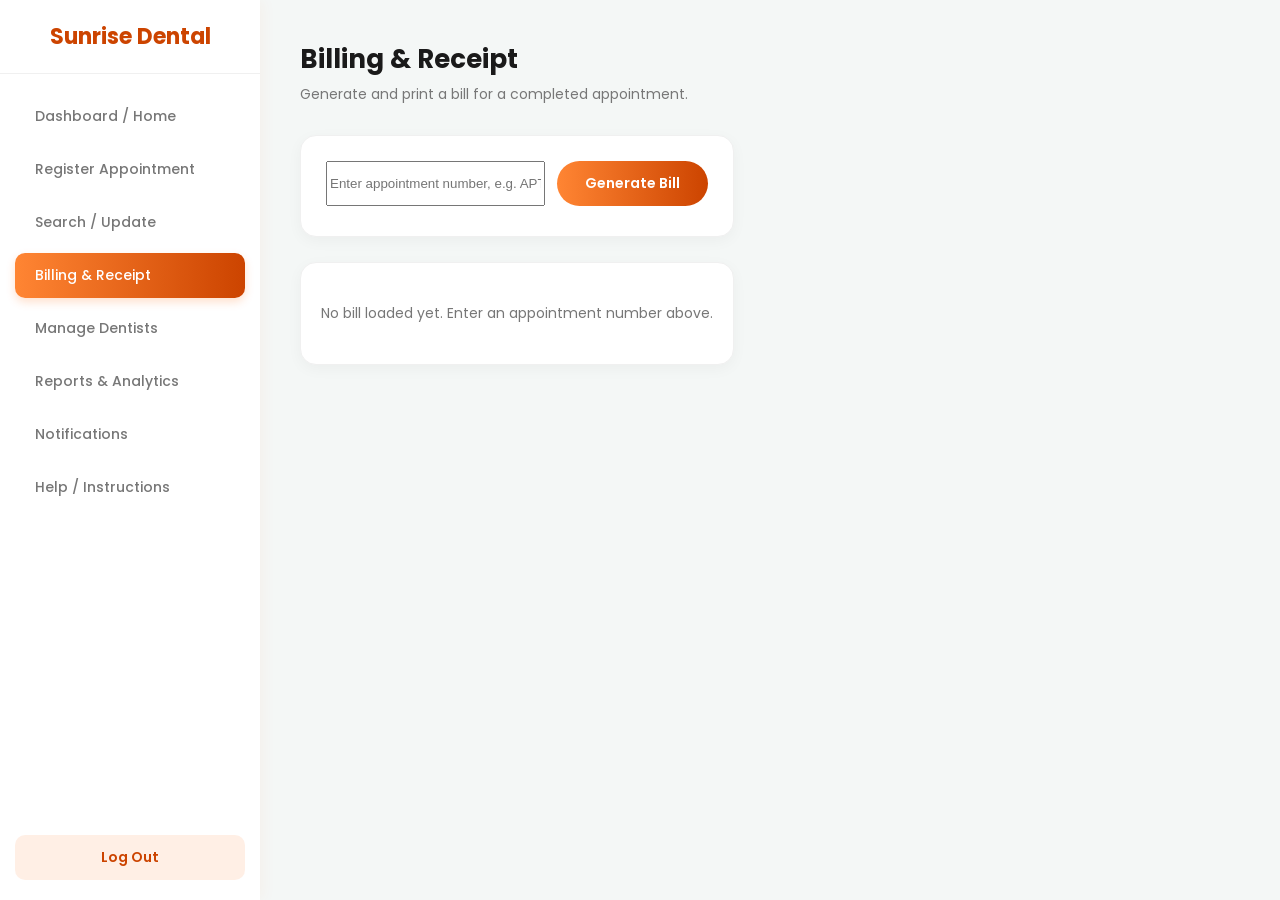
==== frontend/billing.html @ 80bb3ca8 "feat: add light/dark theme toggle and redesign dashboard" ====
<!DOCTYPE html>
<html lang="en">
<head>
    <meta charset="UTF-8">
    <meta name="viewport" content="width=device-width, initial-scale=1.0">
    <title>Billing - Sunrise Dental</title>
    <link href="https://fonts.googleapis.com/css2?family=Poppins:wght@400;500;600;700&display=swap" rel="stylesheet">
    <link rel="stylesheet" href="css/style.css">
    <style>
        .receipt { border: 1px dashed #ddd; padding: 25px; border-radius: 12px; }
        .receipt-row { display: flex; justify-content: space-between; padding: 8px 0; border-bottom: 1px solid #f5f5f5; font-size: 14px; }
        .receipt-total { display: flex; justify-content: space-between; padding: 16px 0 0 0; font-size: 18px; font-weight: 700; color: var(--primary-dark); }
        @media print {
            .sidebar, .search-row, .btn-primary, .header p { display: none !important; }
        }
    </style>
</head>
<body>

<div class="sidebar">
    <div class="brand">Sunrise Dental</div>
    <ul class="sidebar-menu">
        <li><a href="dashboard.html">Dashboard / Home</a></li>
        <li><a href="register_appointment.html">Register Appointment</a></li>
        <li><a href="manage_appointments.html">Search / Update</a></li>
        <li><a href="billing.html" class="active">Billing &amp; Receipt</a></li>
        <li><a href="manage_dentists_treatments.html">Manage Dentists</a></li>
        <li><a href="reports.html">Reports &amp; Analytics</a></li>
        <li><a href="notifications.html">Notifications</a></li>
        <li><a href="help.html">Help / Instructions</a></li>
    </ul>
    <a href="index.html" class="logout-btn">Log Out</a>
</div>

<div class="main-content">
    <div class="header">
        <div>
            <h1>Billing &amp; Receipt</h1>
            <p>Generate and print a bill for a completed appointment.</p>
        </div>
    </div>

    <div class="card-box">
        <div class="search-row">
            <input type="text" id="searchInput" placeholder="Enter appointment number, e.g. APT00001">
            <button class="btn-primary" onclick="loadBill()">Generate Bill</button>
        </div>
    </div>

    <div class="card-box" id="billCard" style="display:none;">
        <div class="receipt">
            <h3 style="margin-top:0;">Sunrise Dental Clinic - Receipt</h3>
            <div class="receipt-row"><span>Appointment No</span><span id="bAppointmentNo"></span></div>
            <div class="receipt-row"><span>Patient Name</span><span id="bPatientName"></span></div>
            <div class="receipt-row"><span>Dentist</span><span id="bDentist"></span></div>
            <div class="receipt-row"><span>Treatment</span><span id="bTreatment"></span></div>
            <div class="receipt-row"><span>Date</span><span id="bDate"></span></div>
            <div class="receipt-total"><span>Total Amount</span><span id="bTotal"></span></div>
        </div>
        <button class="btn-primary" style="margin-top:20px;" onclick="window.print()">Print Receipt</button>
    </div>

    <div class="card-box empty-state" id="emptyState">
        No bill loaded yet. Enter an appointment number above.
    </div>
</div>

<script>
    // Endpoint below (GET /bills/{appointmentId}) is what BillingController
    // will expose - it also triggers the sp_generate_bill stored procedure.

    function loadBill() {
        const id = document.getElementById('searchInput').value.trim();
        if (!id) return;

        fetch(`http://localhost:8080/bills/${id}`)
            .then(res => {
                if (!res.ok) throw new Error('Not found');
                return res.json();
            })
            .then(data => {
                document.getElementById('billCard').style.display = 'block';
                document.getElementById('emptyState').style.display = 'none';
                document.getElementById('bAppointmentNo').textContent = data.appointmentNo || id;
                document.getElementById('bPatientName').textContent = data.patientName || '';
                document.getElementById('bDentist').textContent = data.dentistName || '';
                document.getElementById('bTreatment').textContent = data.treatmentName || '';
                document.getElementById('bDate').textContent = data.generatedDate || '';
                document.getElementById('bTotal').textContent = `Rs. ${data.totalAmount || '0.00'}`;
            })
            .catch(() => {
                document.getElementById('billCard').style.display = 'none';
                document.getElementById('emptyState').style.display = 'block';
                document.getElementById('emptyState').textContent = 'No bill found for that appointment number.';
            });
    }
</script>
</body>
</html>
---- frontend/css/style.css ----
:root {
    --primary: #ff6600;
    --primary-dark: #cc4400;
    --primary-light: #ff8533;
    --white: #ffffff;

    /* Light theme (default) */
    --bg: #f4f7f6;
    --surface: #ffffff;
    --text: #1a1a1a;
    --text-muted: #777777;
    --border: #f0f0f0;
    --input-bg: #ffffff;
}

html[data-theme="dark"] {
    --bg: #14161a;
    --surface: #1c1f26;
    --text: #eef0f2;
    --text-muted: #9aa0a8;
    --border: #2b2f37;
    --input-bg: #22252c;
}

* { box-sizing: border-box; }

body, html {
    margin: 0;
    padding: 0;
    min-height: 100%;
    font-family: 'Poppins', sans-serif;
    background-color: var(--bg);
    color: var(--text);
    display: flex;
    transition: background-color 0.2s ease, color 0.2s ease;
}

/* Sidebar */
.sidebar {
    width: 260px;
    background-color: var(--surface);
    box-shadow: 2px 0 15px rgba(255, 102, 0, 0.05);
    display: flex;
    flex-direction: column;
    padding: 20px 0;
    flex-shrink: 0;
    height: 100vh;
    position: sticky;
    top: 0;
    transition: background-color 0.2s ease;
}

.brand {
    font-size: 22px;
    font-weight: 700;
    color: var(--primary-dark);
    text-align: center;
    padding: 0 20px 20px 20px;
    border-bottom: 1px solid var(--border);
    margin-bottom: 20px;
}

.sidebar-menu { list-style: none; padding: 0 15px; margin: 0; flex: 1; }
.sidebar-menu li { margin-bottom: 8px; }
.sidebar-menu a {
    display: block;
    padding: 12px 20px;
    color: var(--text-muted);
    text-decoration: none;
    font-size: 14px;
    font-weight: 500;
    border-radius: 10px;
    transition: all 0.2s ease;
}
.sidebar-menu a:hover { background-color: rgba(255,102,0,0.1); color: var(--primary); }
.sidebar-menu a.active {
    background: linear-gradient(90deg, var(--primary-light) 0%, var(--primary-dark) 100%);
    color: var(--white);
    box-shadow: 0 4px 10px rgba(255, 102, 0, 0.2);
}

/* Theme toggle */
.theme-toggle {
    display: flex;
    align-items: center;
    justify-content: center;
    gap: 10px;
    padding: 12px 15px;
    font-size: 15px;
    margin-bottom: 8px;
}
.switch { position: relative; display: inline-block; width: 40px; height: 22px; }
.switch input { opacity: 0; width: 0; height: 0; }
.slider { position: absolute; cursor: pointer; inset: 0; background-color: #ccc; transition: .3s; border-radius: 22px; }
.slider:before { position: absolute; content: ""; height: 16px; width: 16px; left: 3px; bottom: 3px; background-color: white; transition: .3s; border-radius: 50%; }
.switch input:checked + .slider { background: linear-gradient(90deg, var(--primary-light), var(--primary-dark)); }
.switch input:checked + .slider:before { transform: translateX(18px); }

.logout-btn {
    margin: 0 15px;
    padding: 12px;
    background-color: rgba(255,102,0,0.1);
    color: var(--primary-dark);
    text-align: center;
    text-decoration: none;
    border-radius: 10px;
    font-weight: 600;
    font-size: 14px;
}
.logout-btn:hover { background-color: rgba(255,102,0,0.18); }

/* Main content */
.main-content { flex: 1; padding: 40px; }
.header { display: flex; justify-content: space-between; align-items: center; margin-bottom: 30px; }
.header h1 { margin: 0; font-size: 26px; font-weight: 700; }
.header p { margin: 5px 0 0 0; color: var(--text-muted); font-size: 14px; }

/* Card */
.card-box {
    background: var(--surface);
    border-radius: 16px;
    padding: 25px;
    box-shadow: 0 4px 15px rgba(0,0,0,0.04);
    border: 1px solid var(--border);
    margin-bottom: 25px;
    transition: background-color 0.2s ease, border-color 0.2s ease;
}

.card-box h3 { margin: 0 0 20px 0; font-size: 16px; font-weight: 600; }

/* Summary cards */
.summary-grid { display: grid; grid-template-columns: repeat(auto-fit, minmax(200px, 1fr)); gap: 20px; margin-bottom: 30px; }
.summary-card {
    background: linear-gradient(135deg, rgba(255,102,0,0.06) 0%, rgba(255,102,0,0.12) 100%);
    padding: 22px;
    border-radius: 16px;
    border: 1px solid rgba(255, 102, 0, 0.18);
}
.summary-card h4 { margin: 0 0 8px 0; font-size: 12px; color: var(--text-muted); font-weight: 600; text-transform: uppercase; letter-spacing: 0.5px; }
.summary-card p { margin: 0; font-size: 26px; color: var(--primary-dark); font-weight: 700; }

/* Featured stat card (solid orange, like a highlighted balance card) */
.stat-featured {
    background: linear-gradient(135deg, var(--primary-light) 0%, var(--primary-dark) 100%);
    color: #ffffff;
    border-radius: 16px;
    padding: 24px;
    box-shadow: 0 8px 24px rgba(255,102,0,0.3);
}
.stat-featured h4 { margin: 0 0 8px 0; font-size: 12px; font-weight: 600; opacity: 0.9; text-transform: uppercase; letter-spacing: 0.5px; }
.stat-featured p { margin: 0; font-size: 28px; font-weight: 700; }
.stat-featured .stat-sub { font-size: 12px; opacity: 0.85; margin-top: 8px; }

/* Dashboard two-column layout */
.dashboard-grid { display: grid; grid-template-columns: 1fr 1.4fr; gap: 25px; margin-bottom: 25px; }
@media (max-width: 900px) { .dashboard-grid { grid-template-columns: 1fr; } }

/* Today's schedule list */
.schedule-list { display: flex; flex-direction: column; gap: 12px; }
.schedule-item { display: flex; align-items: center; padding: 12px; border-radius: 10px; background: var(--bg); }
.schedule-item .time { font-size: 12px; color: var(--primary-dark); font-weight: 600; min-width: 70px; }
.schedule-item .info { flex: 1; margin-left: 10px; }
.schedule-item .info strong { display: block; font-size: 14px; }
.schedule-item .info span { font-size: 12px; color: var(--text-muted); }

/* Bar chart */
.bar-chart { display: flex; align-items: flex-end; gap: 16px; height: 180px; padding-top: 20px; }
.bar-chart .bar-col { flex: 1; display: flex; flex-direction: column; align-items: center; justify-content: flex-end; height: 100%; gap: 8px; }
.bar-chart .bar { width: 100%; border-radius: 6px 6px 0 0; background: linear-gradient(180deg, var(--primary-light), var(--primary-dark)); }
.bar-chart .bar-label { font-size: 12px; color: var(--text-muted); }

/* Forms */
.form-grid { display: grid; grid-template-columns: repeat(2, 1fr); gap: 20px; margin-bottom: 20px; }
.form-group label { display: block; font-size: 13px; font-weight: 600; color: var(--text-muted); margin-bottom: 6px; }
.form-group input, .form-group select, .form-group textarea {
    width: 100%;
    padding: 10px 12px;
    border: 1px solid var(--border);
    border-radius: 8px;
    font-size: 14px;
    font-family: 'Poppins', sans-serif;
    background: var(--input-bg);
    color: var(--text);
}
.form-group input:focus, .form-group select:focus, .form-group textarea:focus { outline: none; border-color: var(--primary); }

.btn-primary {
    background: linear-gradient(90deg, var(--primary-light) 0%, var(--primary-dark) 100%);
    color: #ffffff;
    border: none;
    padding: 12px 28px;
    border-radius: 25px;
    font-size: 14px;
    font-weight: 600;
    cursor: pointer;
    font-family: 'Poppins', sans-serif;
}
.btn-primary:hover { opacity: 0.9; }

.btn-secondary {
    background: transparent;
    color: var(--primary-dark);
    border: 1px solid var(--primary);
    padding: 10px 20px;
    border-radius: 25px;
    font-weight: 600;
    cursor: pointer;
    font-family: 'Poppins', sans-serif;
    font-size: 13px;
}

.search-row { display: flex; gap: 12px; margin-bottom: 5px; }
.search-row input { flex: 1; }

/* Table */
table { width: 100%; border-collapse: collapse; }
th { text-align: left; padding: 12px 15px; color: var(--text-muted); font-size: 13px; font-weight: 600; border-bottom: 2px solid var(--border); }
td { padding: 14px 15px; font-size: 14px; border-bottom: 1px solid var(--border); }

.status { padding: 6px 12px; border-radius: 20px; font-size: 12px; font-weight: 600; }
.status.confirmed { background: #e6f9ed; color: #00b341; }
.status.pending { background: #fff0e6; color: #ff6600; }
.status.cancelled { background: #fde8e8; color: #e02424; }

.msg-box { padding: 12px 16px; border-radius: 10px; font-size: 13px; margin-bottom: 15px; display: none; }
.msg-box.success { background: #e6f9ed; color: #00b341; display: block; }
.msg-box.error { background: #fde8e8; color: #e02424; display: block; }

.empty-state { text-align: center; padding: 40px 20px; color: var(--text-muted); font-size: 14px; }

/* Accordion (help page) */
.accordion-item { border-bottom: 1px solid var(--border); }
.accordion-header {
    padding: 16px 0;
    cursor: pointer;
    font-weight: 600;
    display: flex;
    justify-content: space-between;
    align-items: center;
}
.accordion-header .icon { transition: transform 0.2s ease; color: var(--primary); }
.accordion-item.open .accordion-header .icon { transform: rotate(45deg); }
.accordion-body { max-height: 0; overflow: hidden; transition: max-height 0.25s ease; color: var(--text-muted); font-size: 14px; line-height: 1.6; }
.accordion-item.open .accordion-body { max-height: 300px; padding-bottom: 16px; }
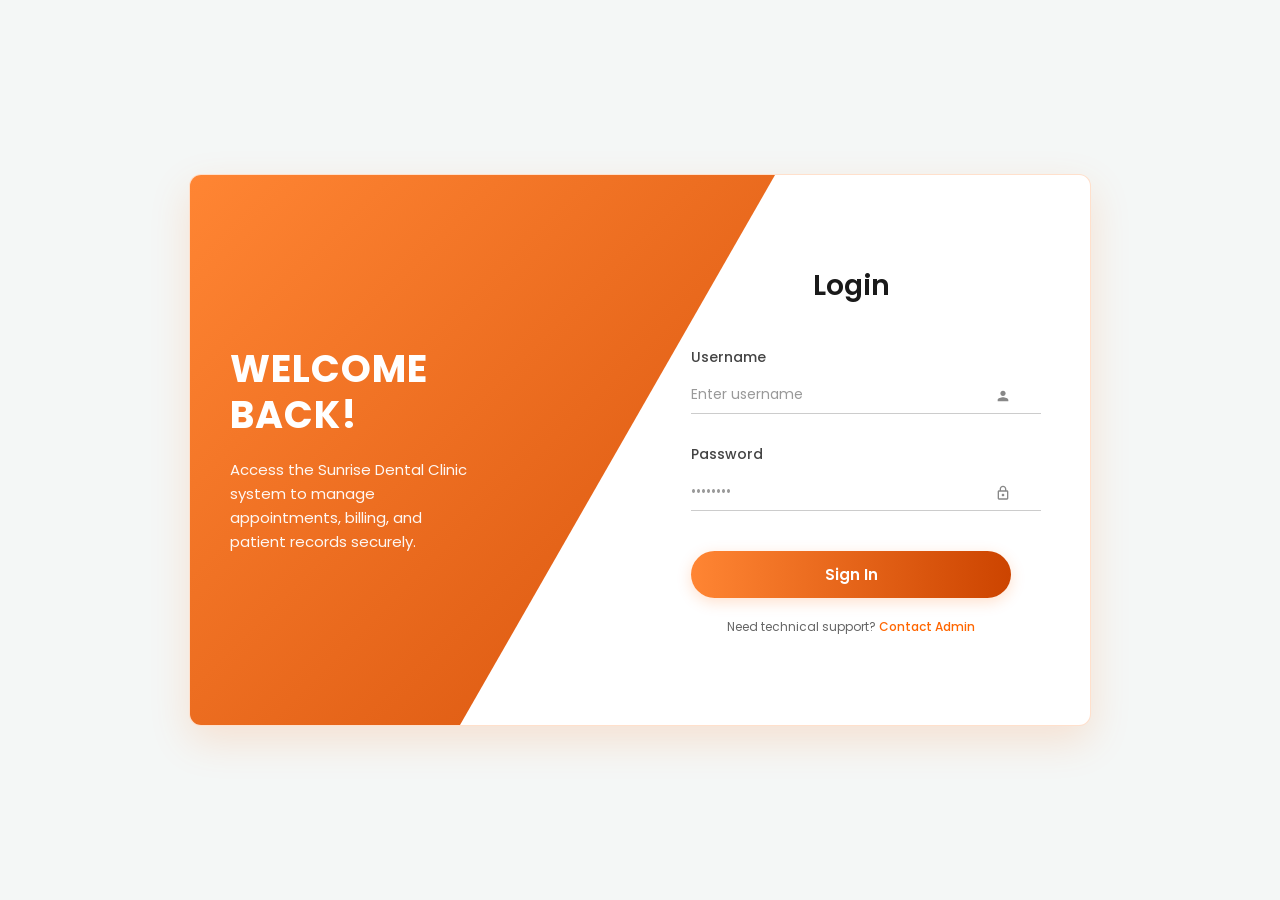
==== commit 158bd3b7: "Add dynamic billing and receipt module with secure backend API" ====
--- a/frontend/billing.html
+++ b/frontend/billing.html
@@ -3,22 +3,65 @@
 <head>
     <meta charset="UTF-8">
     <meta name="viewport" content="width=device-width, initial-scale=1.0">
+
     <title>Billing - Sunrise Dental</title>
+
     <link href="https://fonts.googleapis.com/css2?family=Poppins:wght@400;500;600;700&display=swap" rel="stylesheet">
     <link rel="stylesheet" href="css/style.css">
+
+    <script src="js/theme.js"></script>
+    <script src="js/auth.js"></script>
+
     <style>
-        .receipt { border: 1px dashed #ddd; padding: 25px; border-radius: 12px; }
-        .receipt-row { display: flex; justify-content: space-between; padding: 8px 0; border-bottom: 1px solid #f5f5f5; font-size: 14px; }
-        .receipt-total { display: flex; justify-content: space-between; padding: 16px 0 0 0; font-size: 18px; font-weight: 700; color: var(--primary-dark); }
+        .receipt {
+            border: 1px dashed #ddd;
+            padding: 25px;
+            border-radius: 12px;
+        }
+
+        .receipt-row {
+            display: flex;
+            justify-content: space-between;
+            padding: 8px 0;
+            border-bottom: 1px solid #eee;
+            font-size: 14px;
+        }
+
+        .receipt-total {
+            display: flex;
+            justify-content: space-between;
+            padding-top: 18px;
+            font-size: 18px;
+            font-weight: 700;
+            color: var(--primary-dark);
+        }
+
         @media print {
-            .sidebar, .search-row, .btn-primary, .header p { display: none !important; }
+            body * {
+                visibility: hidden;
+            }
+
+            .receipt, .receipt * {
+                visibility: visible;
+            }
+
+            .receipt {
+                position: absolute;
+                left: 0;
+                top: 0;
+                width: 100%;
+                border: none;
+            }
         }
     </style>
 </head>
+
 <body>
 
 <div class="sidebar">
+
     <div class="brand">Sunrise Dental</div>
+
     <ul class="sidebar-menu">
         <li><a href="dashboard.html">Dashboard / Home</a></li>
         <li><a href="register_appointment.html">Register Appointment</a></li>
@@ -29,71 +72,301 @@
         <li><a href="notifications.html">Notifications</a></li>
         <li><a href="help.html">Help / Instructions</a></li>
     </ul>
-    <a href="index.html" class="logout-btn">Log Out</a>
+
+    <div class="theme-toggle">
+        <span>Light</span>
+
+        <label class="switch">
+            <input type="checkbox" id="themeSwitch">
+            <span class="slider"></span>
+        </label>
+
+        <span>Dark</span>
+    </div>
+
+    <a href="#" class="logout-btn" onclick="logout()">Log Out</a>
+
 </div>
 
+
 <div class="main-content">
+
     <div class="header">
         <div>
             <h1>Billing &amp; Receipt</h1>
-            <p>Generate and print a bill for a completed appointment.</p>
+            <p>Generate and print an appointment bill.</p>
         </div>
     </div>
 
+
     <div class="card-box">
+
         <div class="search-row">
-            <input type="text" id="searchInput" placeholder="Enter appointment number, e.g. APT00001">
-            <button class="btn-primary" onclick="loadBill()">Generate Bill</button>
+
+            <select id="appointmentSelect" style="width:100%;">
+                <option value="">Loading appointments...</option>
+            </select>
+
+            <button class="btn-primary" onclick="loadBill()">
+                Generate Bill
+            </button>
+
         </div>
-    </div>
+
+    </div>
+
 
     <div class="card-box" id="billCard" style="display:none;">
+
         <div class="receipt">
-            <h3 style="margin-top:0;">Sunrise Dental Clinic - Receipt</h3>
-            <div class="receipt-row"><span>Appointment No</span><span id="bAppointmentNo"></span></div>
-            <div class="receipt-row"><span>Patient Name</span><span id="bPatientName"></span></div>
-            <div class="receipt-row"><span>Dentist</span><span id="bDentist"></span></div>
-            <div class="receipt-row"><span>Treatment</span><span id="bTreatment"></span></div>
-            <div class="receipt-row"><span>Date</span><span id="bDate"></span></div>
-            <div class="receipt-total"><span>Total Amount</span><span id="bTotal"></span></div>
+
+            <h3 style="margin-top:0;">
+                Sunrise Dental Clinic - Receipt
+            </h3>
+
+            <div class="receipt-row">
+                <span>Appointment No</span>
+                <span id="bAppointmentNo"></span>
+            </div>
+
+            <div class="receipt-row">
+                <span>Patient Name</span>
+                <span id="bPatientName"></span>
+            </div>
+
+            <div class="receipt-row">
+                <span>Dentist</span>
+                <span id="bDentist"></span>
+            </div>
+
+            <div class="receipt-row">
+                <span>Treatment</span>
+                <span id="bTreatment"></span>
+            </div>
+
+            <div class="receipt-row">
+                <span>Generated Date</span>
+                <span id="bDate"></span>
+            </div>
+
+            <div class="receipt-total">
+                <span>Total Amount</span>
+                <span id="bTotal"></span>
+            </div>
+
         </div>
-        <button class="btn-primary" style="margin-top:20px;" onclick="window.print()">Print Receipt</button>
-    </div>
+
+        <button
+                class="btn-primary"
+                style="margin-top:20px;"
+                onclick="window.print()"
+        >
+            Print Receipt
+        </button>
+
+    </div>
+
 
     <div class="card-box empty-state" id="emptyState">
-        No bill loaded yet. Enter an appointment number above.
-    </div>
+        Select an appointment above to generate a bill.
+    </div>
+
 </div>
 
+
 <script>
-    // Endpoint below (GET /bills/{appointmentId}) is what BillingController
-    // will expose - it also triggers the sp_generate_bill stored procedure.
-
-    function loadBill() {
-        const id = document.getElementById('searchInput').value.trim();
-        if (!id) return;
-
-        fetch(`http://localhost:8080/bills/${id}`)
-            .then(res => {
-                if (!res.ok) throw new Error('Not found');
-                return res.json();
-            })
-            .then(data => {
-                document.getElementById('billCard').style.display = 'block';
-                document.getElementById('emptyState').style.display = 'none';
-                document.getElementById('bAppointmentNo').textContent = data.appointmentNo || id;
-                document.getElementById('bPatientName').textContent = data.patientName || '';
-                document.getElementById('bDentist').textContent = data.dentistName || '';
-                document.getElementById('bTreatment').textContent = data.treatmentName || '';
-                document.getElementById('bDate').textContent = data.generatedDate || '';
-                document.getElementById('bTotal').textContent = `Rs. ${data.totalAmount || '0.00'}`;
-            })
-            .catch(() => {
-                document.getElementById('billCard').style.display = 'none';
-                document.getElementById('emptyState').style.display = 'block';
-                document.getElementById('emptyState').textContent = 'No bill found for that appointment number.';
-            });
+
+    const API = 'http://localhost:8080';
+
+
+    document.addEventListener('DOMContentLoaded', loadAppointments);
+
+
+    async function loadAppointments() {
+
+        const select =
+            document.getElementById('appointmentSelect');
+
+        try {
+
+            const res =
+                await authFetch(`${API}/appointments`);
+
+            const appointments =
+                await res.json();
+
+            if (!res.ok)
+                throw new Error();
+
+
+            select.innerHTML =
+                '<option value="">Select appointment</option>';
+
+
+            appointments
+                .filter(a =>
+                    String(a.status).toUpperCase() !== 'CANCELLED'
+                )
+                .forEach(a => {
+
+                    const option =
+                        document.createElement('option');
+
+                    option.value =
+                        a.appointmentNo;
+
+                    option.textContent =
+                        `${a.appointmentNo} - ${a.patientName} - ${a.appointmentDate}`;
+
+                    select.appendChild(option);
+                });
+
+
+        } catch (e) {
+
+            console.error(e);
+
+            select.innerHTML =
+                '<option value="">Unable to load appointments</option>';
+        }
     }
+
+
+    async function loadBill() {
+
+        const appointmentNo =
+            document
+                .getElementById('appointmentSelect')
+                .value;
+
+
+        if (!appointmentNo) {
+
+            alert('Please select an appointment.');
+
+            return;
+        }
+
+
+        try {
+
+            const res =
+                await authFetch(
+                    `${API}/bills/${appointmentNo}`
+                );
+
+            const data =
+                await res.json();
+
+
+            if (!res.ok) {
+
+                showError(
+                    data.message ||
+                    'Unable to generate bill.'
+                );
+
+                return;
+            }
+
+
+            document
+                .getElementById('billCard')
+                .style.display =
+                'block';
+
+            document
+                .getElementById('emptyState')
+                .style.display =
+                'none';
+
+
+            document
+                .getElementById('bAppointmentNo')
+                .textContent =
+                data.appointmentNo || '';
+
+
+            document
+                .getElementById('bPatientName')
+                .textContent =
+                data.patientName || '';
+
+
+            document
+                .getElementById('bDentist')
+                .textContent =
+                data.dentistName || '';
+
+
+            document
+                .getElementById('bTreatment')
+                .textContent =
+                data.treatmentName || '';
+
+
+            document
+                .getElementById('bDate')
+                .textContent =
+                formatDate(data.generatedDate);
+
+
+            document
+                .getElementById('bTotal')
+                .textContent =
+                `Rs. ${Number(data.totalAmount || 0).toLocaleString(
+                    undefined,
+                    {
+                        minimumFractionDigits: 2,
+                        maximumFractionDigits: 2
+                    }
+                )}`;
+
+
+        } catch (e) {
+
+            console.error(e);
+
+            showError(
+                'Unable to connect to the server.'
+            );
+        }
+    }
+
+
+    function showError(message) {
+
+        document
+            .getElementById('billCard')
+            .style.display =
+            'none';
+
+
+        const empty =
+            document.getElementById('emptyState');
+
+        empty.style.display =
+            'block';
+
+        empty.textContent =
+            message;
+    }
+
+
+    function formatDate(value) {
+
+        if (!value)
+            return '';
+
+        const date =
+            new Date(value);
+
+        return isNaN(date)
+            ? value
+            : date.toLocaleString();
+    }
+
 </script>
+
 </body>
 </html>
